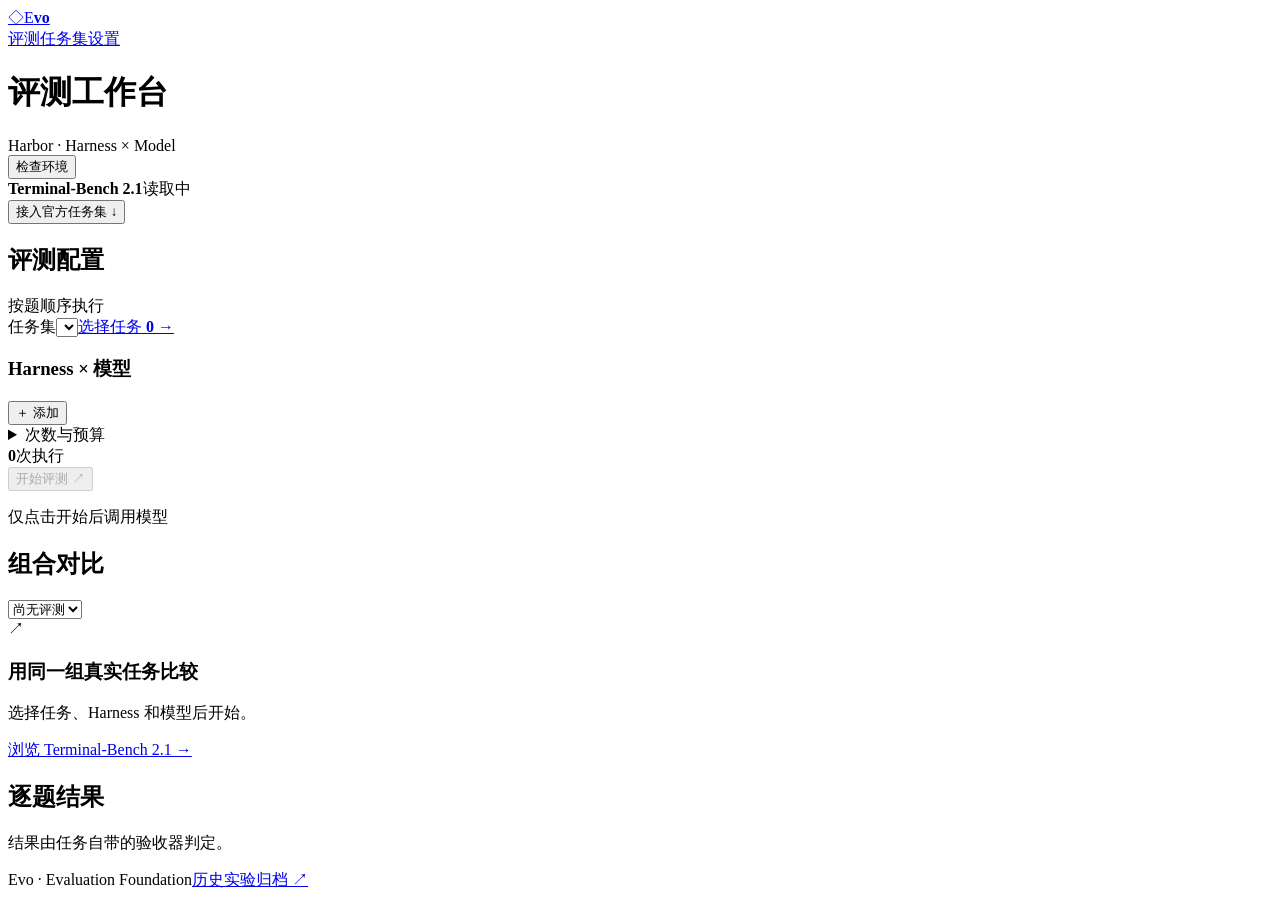
==== evo_arena/static/benchmarks.html @ 7f064d4e "Connect Terminal-Bench 2.1 evaluations and custom Harbor datasets" ====
<!doctype html>
<html lang="zh-CN"><head><meta charset="utf-8"><meta name="viewport" content="width=device-width,initial-scale=1"><title>Evo · 评测工作台</title><link rel="stylesheet" href="/harness.css?v=6"><link rel="stylesheet" href="/benchmarks.css?v=1"><script defer src="/benchmarks.js?v=1"></script></head><body>
<header class="topbar"><a class="brand" href="/evo"><span class="brand-mark">◇</span><span>E<b>vo</b></span></a><nav><a href="#evaluation" data-nav="evaluation">评测</a><a href="#datasets" data-nav="datasets">任务集</a><a href="/settings">设置</a></nav></header>
<main class="bench-page"><div id="notice" class="notice" role="status" hidden></div>
<div class="page-heading"><div><h1>评测工作台</h1><span class="muted">Harbor · Harness × Model</span></div><button id="preflight">检查环境</button></div>
<section class="source-strip"><div><b id="dataset-name">Terminal-Bench 2.1</b><span id="dataset-state" class="badge">读取中</span></div><span id="dataset-meta" class="muted"></span><button id="sync">接入官方任务集 ↓</button></section>
<section data-view="evaluation" class="evaluation-grid">
<aside class="panel configuration"><div class="panel-head"><h2>评测配置</h2><span class="muted">按题顺序执行</span></div>
<label>任务集<select id="dataset"></select></label><a id="choose-tasks" class="task-choice" href="#datasets">选择任务 <b id="selected-count">0</b> →</a>
<div class="panel-head"><h3>Harness × 模型</h3><button id="add-entry" class="text-button">＋ 添加</button></div><div id="entries"></div>
<details class="limits"><summary>次数与预算</summary><label>每题重复次数<input id="repeats" type="number" min="1" max="5" value="1"></label><label>单题请求上限<input id="calls" type="number" min="1" max="1000" value="128"></label><label>单题 Token 上限<input id="tokens" type="number" min="1000" max="10000000" value="1000000"></label><p class="muted">采用任务原始时限；不自动重试。Token 为派发阈值，最后一次响应可能超出。</p></details>
<div class="launch-summary"><strong id="trial-count">0</strong><span>次执行</span></div><button id="start" class="primary" disabled>开始评测 ↗</button><p class="muted micro">仅点击开始后调用模型</p></aside>
<div class="results"><section class="panel"><div class="panel-head"><h2>组合对比</h2><select id="history" aria-label="评测记录"><option value="">尚无评测</option></select><button id="cancel" hidden>停止</button></div><div id="run-meta" class="muted"></div><div id="comparison"><div class="empty"><span class="empty-icon">↗</span><h3>用同一组真实任务比较</h3><p>选择任务、Harness 和模型后开始。</p><a href="#datasets">浏览 Terminal-Bench 2.1 →</a></div></div></section>
<section class="panel"><div class="panel-head"><h2>逐题结果</h2><span id="progress" class="muted"></span></div><div id="trials"><p class="muted">结果由任务自带的验收器判定。</p></div></section></div></section>
<section data-view="datasets" hidden><div class="panel-head section-heading"><div><h2>任务集</h2><span class="muted" id="source-info"></span></div><button id="open-import">导入自建评测集 ＋</button></div>
<section class="panel"><div class="task-toolbar"><input id="search" type="search" placeholder="搜索任务名称或描述" aria-label="搜索任务"><select id="category" aria-label="任务分类"><option value="">全部分类</option></select><button id="select-filtered">全选筛选结果</button><button id="clear-selection">清空选择</button><a href="#evaluation" class="back-link">返回评测 →</a></div><div id="task-list"></div><div class="pagination"><span id="task-count" class="muted"></span><button id="prev">上一页</button><span id="page-number"></span><button id="next">下一页</button></div></section>
</section><footer><span>Evo · Evaluation Foundation</span><a href="/archive">历史实验归档 ↗</a></footer></main>
<dialog id="import-dialog"><form id="import-form"><div class="panel-head"><h2>导入自建评测集</h2><button type="button" data-close="import-dialog" aria-label="关闭">×</button></div><label>名称<input id="import-name" maxlength="100" required placeholder="我的代码任务集"></label><label>本机任务目录<input id="import-path" required placeholder="/absolute/path/to/my-dataset"></label><p class="muted">支持单题或多题 Harbor 目录，包含 instruction.md、task.toml、environment/ 和 tests/。导入时保存内容快照。</p><p id="import-error" role="status"></p><button class="primary" type="submit" id="import-submit">导入任务集</button></form></dialog>
<dialog id="evidence-dialog"><div class="panel-head"><h2 id="evidence-title">执行记录</h2><button data-close="evidence-dialog" aria-label="关闭">×</button></div><div id="evidence-content"></div></dialog>
</body></html>
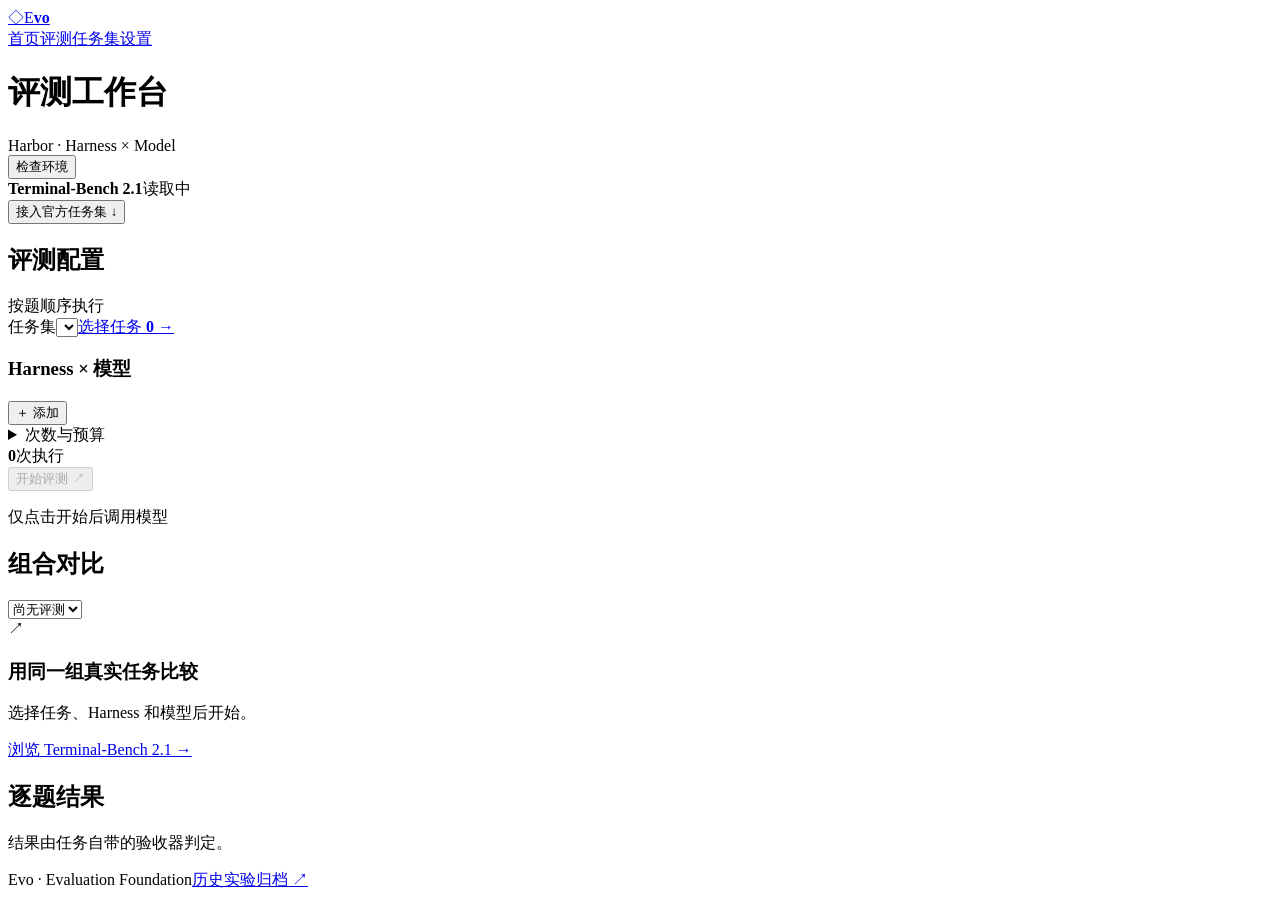
==== commit ec93fd35: "Add a homepage with comparable Harness scores and evaluation evidence" ====
--- a/evo_arena/static/benchmarks.html
+++ b/evo_arena/static/benchmarks.html
@@ -1,6 +1,6 @@
 <!doctype html>
-<html lang="zh-CN"><head><meta charset="utf-8"><meta name="viewport" content="width=device-width,initial-scale=1"><title>Evo · 评测工作台</title><link rel="stylesheet" href="/harness.css?v=6"><link rel="stylesheet" href="/benchmarks.css?v=1"><script defer src="/benchmarks.js?v=1"></script></head><body>
-<header class="topbar"><a class="brand" href="/evo"><span class="brand-mark">◇</span><span>E<b>vo</b></span></a><nav><a href="#evaluation" data-nav="evaluation">评测</a><a href="#datasets" data-nav="datasets">任务集</a><a href="/settings">设置</a></nav></header>
+<html lang="zh-CN"><head><meta charset="utf-8"><meta name="viewport" content="width=device-width,initial-scale=1"><title>Evo · 评测工作台</title><link rel="stylesheet" href="/harness.css?v=6"><link rel="stylesheet" href="/benchmarks.css?v=2"><script defer src="/benchmarks.js?v=4"></script></head><body>
+<header class="topbar"><a class="brand" href="/"><span class="brand-mark">◇</span><span>E<b>vo</b></span></a><nav aria-label="页面导航"><a href="/">首页</a><a href="#evaluation" data-nav="evaluation">评测</a><a href="#datasets" data-nav="datasets">任务集</a><a href="/settings">设置</a></nav></header>
 <main class="bench-page"><div id="notice" class="notice" role="status" hidden></div>
 <div class="page-heading"><div><h1>评测工作台</h1><span class="muted">Harbor · Harness × Model</span></div><button id="preflight">检查环境</button></div>
 <section class="source-strip"><div><b id="dataset-name">Terminal-Bench 2.1</b><span id="dataset-state" class="badge">读取中</span></div><span id="dataset-meta" class="muted"></span><button id="sync">接入官方任务集 ↓</button></section>
@@ -10,7 +10,7 @@
 <div class="panel-head"><h3>Harness × 模型</h3><button id="add-entry" class="text-button">＋ 添加</button></div><div id="entries"></div>
 <details class="limits"><summary>次数与预算</summary><label>每题重复次数<input id="repeats" type="number" min="1" max="5" value="1"></label><label>单题请求上限<input id="calls" type="number" min="1" max="1000" value="128"></label><label>单题 Token 上限<input id="tokens" type="number" min="1000" max="10000000" value="1000000"></label><p class="muted">采用任务原始时限；不自动重试。Token 为派发阈值，最后一次响应可能超出。</p></details>
 <div class="launch-summary"><strong id="trial-count">0</strong><span>次执行</span></div><button id="start" class="primary" disabled>开始评测 ↗</button><p class="muted micro">仅点击开始后调用模型</p></aside>
-<div class="results"><section class="panel"><div class="panel-head"><h2>组合对比</h2><select id="history" aria-label="评测记录"><option value="">尚无评测</option></select><button id="cancel" hidden>停止</button></div><div id="run-meta" class="muted"></div><div id="comparison"><div class="empty"><span class="empty-icon">↗</span><h3>用同一组真实任务比较</h3><p>选择任务、Harness 和模型后开始。</p><a href="#datasets">浏览 Terminal-Bench 2.1 →</a></div></div></section>
+<div class="results"><section class="panel"><div class="panel-head"><h2>组合对比</h2><select id="history" aria-label="评测记录"><option value="">尚无评测</option></select><button id="cancel" hidden>停止</button></div><div id="run-meta" class="muted"></div><div id="live-progress" hidden></div><div id="comparison"><div class="empty"><span class="empty-icon">↗</span><h3>用同一组真实任务比较</h3><p>选择任务、Harness 和模型后开始。</p><a href="#datasets">浏览 Terminal-Bench 2.1 →</a></div></div></section>
 <section class="panel"><div class="panel-head"><h2>逐题结果</h2><span id="progress" class="muted"></span></div><div id="trials"><p class="muted">结果由任务自带的验收器判定。</p></div></section></div></section>
 <section data-view="datasets" hidden><div class="panel-head section-heading"><div><h2>任务集</h2><span class="muted" id="source-info"></span></div><button id="open-import">导入自建评测集 ＋</button></div>
 <section class="panel"><div class="task-toolbar"><input id="search" type="search" placeholder="搜索任务名称或描述" aria-label="搜索任务"><select id="category" aria-label="任务分类"><option value="">全部分类</option></select><button id="select-filtered">全选筛选结果</button><button id="clear-selection">清空选择</button><a href="#evaluation" class="back-link">返回评测 →</a></div><div id="task-list"></div><div class="pagination"><span id="task-count" class="muted"></span><button id="prev">上一页</button><span id="page-number"></span><button id="next">下一页</button></div></section>
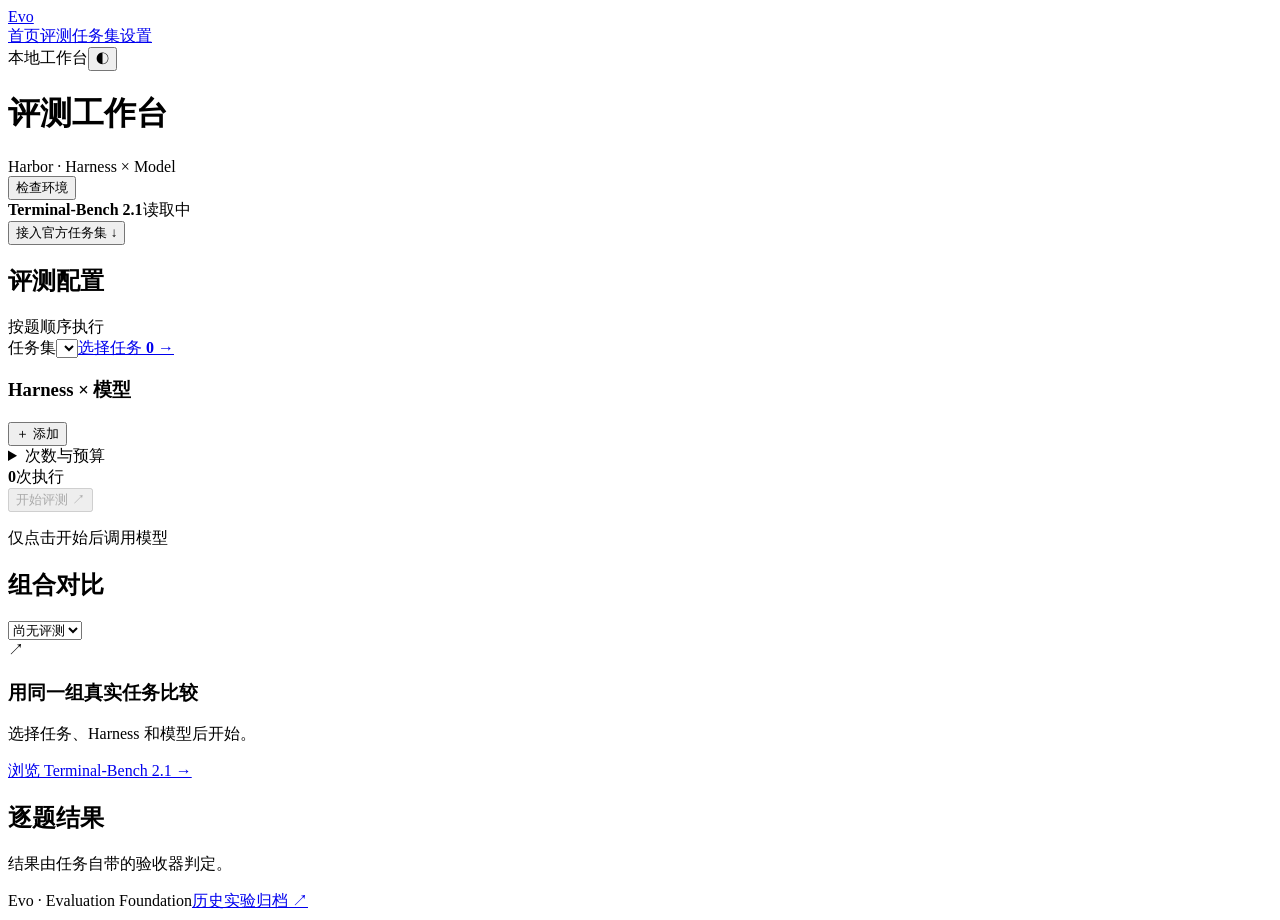
==== commit ac60c7a3: "Polish shared navigation and compact evaluation and model settings layouts" ====
--- a/evo_arena/static/benchmarks.html
+++ b/evo_arena/static/benchmarks.html
@@ -1,6 +1,6 @@
 <!doctype html>
-<html lang="zh-CN"><head><meta charset="utf-8"><meta name="viewport" content="width=device-width,initial-scale=1"><title>Evo · 评测工作台</title><link rel="stylesheet" href="/harness.css?v=6"><link rel="stylesheet" href="/benchmarks.css?v=2"><script defer src="/benchmarks.js?v=4"></script></head><body>
-<header class="topbar"><a class="brand" href="/"><span class="brand-mark">◇</span><span>E<b>vo</b></span></a><nav aria-label="页面导航"><a href="/">首页</a><a href="#evaluation" data-nav="evaluation">评测</a><a href="#datasets" data-nav="datasets">任务集</a><a href="/settings">设置</a></nav></header>
+<html lang="zh-CN"><head><meta charset="utf-8"><meta name="viewport" content="width=device-width,initial-scale=1"><title>Evo · 评测工作台</title><link rel="stylesheet" href="/harness.css?v=7"><link rel="stylesheet" href="/benchmarks.css?v=3"><script defer src="/benchmarks.js?v=5"></script></head><body>
+<header class="topbar"><a class="brand" href="/" aria-label="Evo 首页"><span class="brand-mark" aria-hidden="true"></span><span class="brand-name">Evo</span></a><nav aria-label="页面导航"><a href="/">首页</a><a href="#evaluation" data-nav="evaluation">评测</a><a href="#datasets" data-nav="datasets">任务集</a><a href="/settings">设置</a></nav><div class="header-actions"><span class="system-status">本地工作台</span><button id="theme-toggle" class="icon-btn" aria-label="切换明暗主题">◐</button></div></header>
 <main class="bench-page"><div id="notice" class="notice" role="status" hidden></div>
 <div class="page-heading"><div><h1>评测工作台</h1><span class="muted">Harbor · Harness × Model</span></div><button id="preflight">检查环境</button></div>
 <section class="source-strip"><div><b id="dataset-name">Terminal-Bench 2.1</b><span id="dataset-state" class="badge">读取中</span></div><span id="dataset-meta" class="muted"></span><button id="sync">接入官方任务集 ↓</button></section>
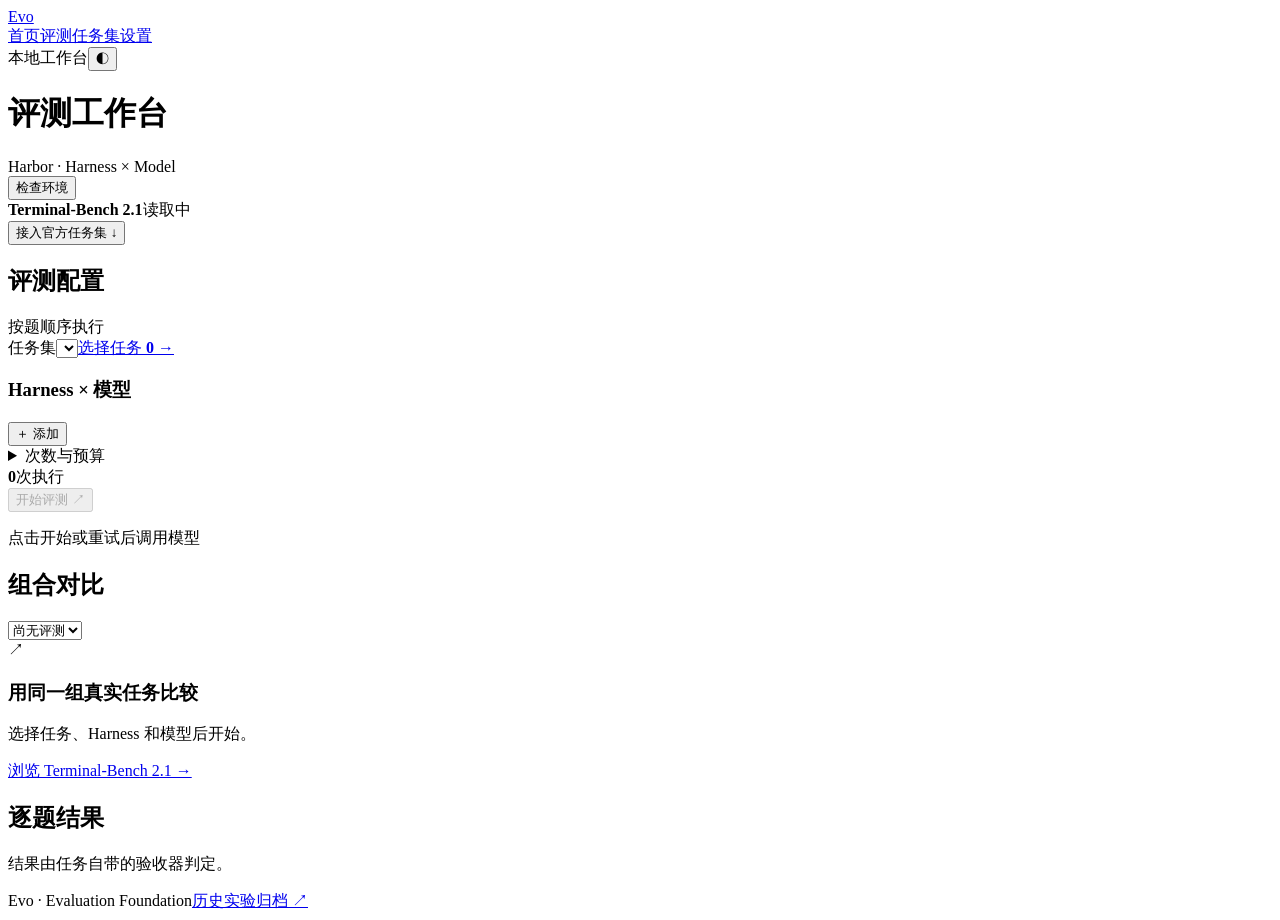
==== commit 4e8140a8: "Resume interrupted evaluations with preserved results and retry evidence" ====
--- a/evo_arena/static/benchmarks.html
+++ b/evo_arena/static/benchmarks.html
@@ -1,5 +1,5 @@
 <!doctype html>
-<html lang="zh-CN"><head><meta charset="utf-8"><meta name="viewport" content="width=device-width,initial-scale=1"><title>Evo · 评测工作台</title><link rel="stylesheet" href="/harness.css?v=7"><link rel="stylesheet" href="/benchmarks.css?v=3"><script defer src="/benchmarks.js?v=5"></script></head><body>
+<html lang="zh-CN"><head><meta charset="utf-8"><meta name="viewport" content="width=device-width,initial-scale=1"><title>Evo · 评测工作台</title><link rel="stylesheet" href="/harness.css?v=7"><link rel="stylesheet" href="/benchmarks.css?v=4"><script defer src="/benchmarks.js?v=6"></script></head><body>
 <header class="topbar"><a class="brand" href="/" aria-label="Evo 首页"><span class="brand-mark" aria-hidden="true"></span><span class="brand-name">Evo</span></a><nav aria-label="页面导航"><a href="/">首页</a><a href="#evaluation" data-nav="evaluation">评测</a><a href="#datasets" data-nav="datasets">任务集</a><a href="/settings">设置</a></nav><div class="header-actions"><span class="system-status">本地工作台</span><button id="theme-toggle" class="icon-btn" aria-label="切换明暗主题">◐</button></div></header>
 <main class="bench-page"><div id="notice" class="notice" role="status" hidden></div>
 <div class="page-heading"><div><h1>评测工作台</h1><span class="muted">Harbor · Harness × Model</span></div><button id="preflight">检查环境</button></div>
@@ -8,9 +8,9 @@
 <aside class="panel configuration"><div class="panel-head"><h2>评测配置</h2><span class="muted">按题顺序执行</span></div>
 <label>任务集<select id="dataset"></select></label><a id="choose-tasks" class="task-choice" href="#datasets">选择任务 <b id="selected-count">0</b> →</a>
 <div class="panel-head"><h3>Harness × 模型</h3><button id="add-entry" class="text-button">＋ 添加</button></div><div id="entries"></div>
-<details class="limits"><summary>次数与预算</summary><label>每题重复次数<input id="repeats" type="number" min="1" max="5" value="1"></label><label>单题请求上限<input id="calls" type="number" min="1" max="1000" value="128"></label><label>单题 Token 上限<input id="tokens" type="number" min="1000" max="10000000" value="1000000"></label><p class="muted">采用任务原始时限；不自动重试。Token 为派发阈值，最后一次响应可能超出。</p></details>
-<div class="launch-summary"><strong id="trial-count">0</strong><span>次执行</span></div><button id="start" class="primary" disabled>开始评测 ↗</button><p class="muted micro">仅点击开始后调用模型</p></aside>
-<div class="results"><section class="panel"><div class="panel-head"><h2>组合对比</h2><select id="history" aria-label="评测记录"><option value="">尚无评测</option></select><button id="cancel" hidden>停止</button></div><div id="run-meta" class="muted"></div><div id="live-progress" hidden></div><div id="comparison"><div class="empty"><span class="empty-icon">↗</span><h3>用同一组真实任务比较</h3><p>选择任务、Harness 和模型后开始。</p><a href="#datasets">浏览 Terminal-Bench 2.1 →</a></div></div></section>
+<details class="limits"><summary>次数与预算</summary><label>每题重复次数<input id="repeats" type="number" min="1" max="5" value="1"></label><label>单题请求上限<input id="calls" type="number" min="1" max="1000" value="128"></label><label>单题 Token 上限<input id="tokens" type="number" min="1000" max="10000000" value="1000000"></label><p class="muted">采用任务原始时限；异常后可手动重试。Token 为派发阈值，最后一次响应可能超出。</p></details>
+<div class="launch-summary"><strong id="trial-count">0</strong><span>次执行</span></div><button id="start" class="primary" disabled>开始评测 ↗</button><p class="muted micro">点击开始或重试后调用模型</p></aside>
+<div class="results"><section class="panel"><div class="panel-head"><h2>组合对比</h2><select id="history" aria-label="评测记录"><option value="">尚无评测</option></select><button id="resume" class="primary" hidden>重试并继续</button><button id="cancel" hidden>停止</button></div><div id="run-meta" class="muted"></div><p id="recovery-info" class="muted" hidden></p><div id="live-progress" hidden></div><div id="comparison"><div class="empty"><span class="empty-icon">↗</span><h3>用同一组真实任务比较</h3><p>选择任务、Harness 和模型后开始。</p><a href="#datasets">浏览 Terminal-Bench 2.1 →</a></div></div></section>
 <section class="panel"><div class="panel-head"><h2>逐题结果</h2><span id="progress" class="muted"></span></div><div id="trials"><p class="muted">结果由任务自带的验收器判定。</p></div></section></div></section>
 <section data-view="datasets" hidden><div class="panel-head section-heading"><div><h2>任务集</h2><span class="muted" id="source-info"></span></div><button id="open-import">导入自建评测集 ＋</button></div>
 <section class="panel"><div class="task-toolbar"><input id="search" type="search" placeholder="搜索任务名称或描述" aria-label="搜索任务"><select id="category" aria-label="任务分类"><option value="">全部分类</option></select><button id="select-filtered">全选筛选结果</button><button id="clear-selection">清空选择</button><a href="#evaluation" class="back-link">返回评测 →</a></div><div id="task-list"></div><div class="pagination"><span id="task-count" class="muted"></span><button id="prev">上一页</button><span id="page-number"></span><button id="next">下一页</button></div></section>
